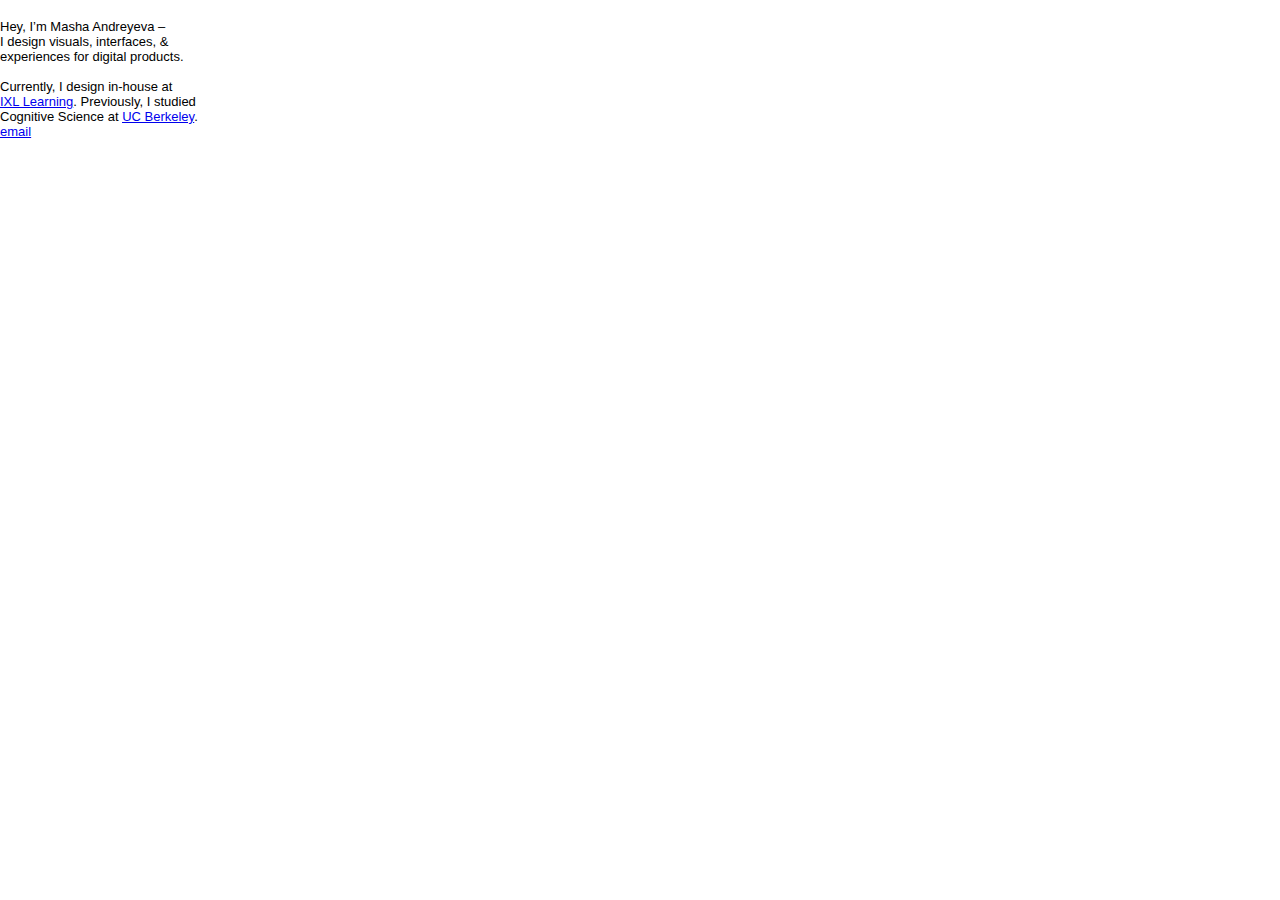
==== index.html @ b3d49338 "Update index.html" ====
<!DOCTYPE html>
<html>
<head>
	<link rel="stylesheet"; type="text/css"; href="style.css"/>
	<link href="https://fonts.googleapis.com/css?family=IBM+Plex+Mono:300,300i,400,400i,500,500i,600,600i,700,700i&display=swap" rel="stylesheet">
	<title>Masha.work</title>
</head>

<body>

	<div id="bg-container"> 
		<div id="blurb-panel"> 
			<svg id="logo" width="32" height="16" viewBox="0 0 35 16" fill="none" xmlns="http://www.w3.org/2000/svg">
				<path class="logo-fill" d="M8 8H12V12H8V8Z" fill="white"/>
				<path class="logo-fill" d="M4 0H0V4V8V12V16H4V12V8H8V4H4V0Z" fill="white"/>
				<path class="logo-fill" d="M16 4H12V8H16V12V16H20V12V8V4V0H16V4Z" fill="white"/>
				<path class="logo-fill" d="M27 0H23V4H27H31V0H27Z" fill="white"/>
				<path class="logo-fill" d="M27 8H23V12H27H31V16H35V12V8V4H31V8H27Z" fill="white"/>
			</svg>
			<div id="blurb-container"> 
				<p class="blurb-text">Hey, I’m <b> Masha Andreyeva </b> – <br> I design visuals, interfaces, &amp <br> experiences for digital products. <br> <br> Currently, I design in-house at <br> <a href="https://www.ixl.com" target="_blank"> IXL Learning</a>. Previously, I studied <br> Cognitive Science at <a href="https://cogsci.berkeley.edu/" target="_blank"><u>UC Berkeley</u></a>. </p>
			</div>
			<div id="links-container"> 
				<p id="email"> <a href ="mailto:andreyeva.masha@gmail.com" target="_blank"><u>email</u></a></p>

			</div>
		</div>
	</div>

<body>
<html>
---- style.css ----
*{
  margin: 0px; 
  padding: 0px;
}

html{
  background: #ffffff;
}

body{ 
  overflow-x: hidden;
  font-family: 'Montserrat', sans-serif;
  font-weight: 200;
  font-size: 13px;

}

/*.fadein {
  
}*/



a.darken {
    display: block;
    background: black;
    padding: 0;
    position:relative
}

/*a.darken img {
    display: block;
    
    -webkit-transition: all 0.5s linear;
       -moz-transition: all 0.5s linear;
        -ms-transition: all 0.5s linear;
         -o-transition: all 0.5s linear;
            transition: all 0.5s linear;*/

            /* -webkit-transition: all 2s linear;
       -moz-transition: all 2s linear;
        -ms-transition: all 2s linear;
         -o-transition: all 2s linear;
            transition: all 2s linear;*/
/*}
*/


a.darken:hover img {
    background-color: black;
    opacity: 0.2;      
}
a.darken span{position:absolute;top:5px;opacity:0;left:10px}
a.darken:hover span{color:#fff;
  opacity: 1;
    -webkit-transition: all 0.5s linear;
       -moz-transition: all 0.5s linear;
        -ms-transition: all 0.5s linear;
         -o-transition: all 0.5s linear;
            transition: all 0.5s linear;
}

/*.overlay {
  background:rgba(0,0,0,.4);
  position: absolute;
  display: none;
}
.fadein{

}*/

.imgtitle { 
  font-family: 'Lato', sans-serif;
  font-weight: 500;
  font-size: 22px;
  color: white;
  margin-left: 5px;
  margin-top: 5px;
}

/*navigation -------------------------------------?*/
.nav { 
  position: fixed;
  z-index: 1000;
  top: 0;
  left: 0;
  width: 220px;
  height: 100%;
  color: white;
  background-color: black;
  transform: translate3d(0px, 0, 0);
  transition: transform 0.6s ease;

}

.active-nav .nav {
  transform: translate3d(-220px, 0, 0);
}

.nav-toggle { 
  display: block;
  position: absolute;
  left: 220px;
  width: 40px;
  height: 40px;
  background-color: transparent;
}

#nav-arrow-img { 
  width: 30px;
  margin-top: 14px;
  margin-left: 5px;
}

.nav .table{
  display: table;
  width: 100%;
  height: 100%;

}

.nav .cell { 
  display: table-cell;
  width: 100%;
  height: 100%;
  vertical-align: middle;

}
/*.nav ul {
  list-style: none;
  t-webkit-transition: opacity 2s ease-in;
  -moz-transition: opacity 2s ease-in;
  -o-transition: opacity 2s ease-in;
  -ms-transition: opacity 2s ease-in;
  transition: opacity 2s ease-in;
  opacity: 0.5;
}*/

.nav ul li a { 
  
  text-decoration: none;
  display: block;
  text-align: right;
  color: white;
  font-family: 'Montserrat', sans-serif;
  font-size: 12px;
  letter-spacing: 2px;
  line-height: 28px;
  margin-right: 40px;

}

.nav ul li a:hover{
  /*color: #ffff85;*/
  color: #f1ffa1;
/*  opacity: 0.8;*/
  transition: color, 0.5s, ease-out;
}

/*.hvr-underline {
  display: inline-block;
  vertical-align: middle;
  -webkit-transform: translateZ(0);
  transform: translateZ(0);
  box-shadow: 0 0 1px rgba(0, 0, 0, 0);
  -webkit-backface-visibility: hidden;
  backface-visibility: hidden;
  -moz-osx-font-smoothing: grayscale;
  position: relative;
  overflow: hidden;
}
.hvr-underline:before {
  content: "";
  position: absolute;
  z-index: -1;
  left: 103px;
  right:100%;
  bottom: 3px;
  background: #FFFFFF;
  height: 2px;
  -webkit-transition-property: right;
  transition-property: right;
  -webkit-transition-duration: 0.5s;
  transition-duration: 0.5s;
  -webkit-transition-timing-function: ease-out;
  transition-timing-function: ease-out;
}
.hvr-underline:hover:before, .hvr-underlinefocus:before, .hvr-underline:active:before {
  right: 0;
}*/

/*.navarrow {
    width: 0;
    height: 0;
    border-top: 6px solid transparent;
    border-bottom: 6px solid transparent;
    border-right: 4px solid white;
    float: right;
    margin-right: 17px;
    display: inline;
    margin-top: 7px;
    -webkit-animation: fadein 2s;
    -moz-animation: fadein 2s;
    -ms-animation: fadein 2s;
    -o-animation: fadein 2s;
    animation: fadein 2s;

  }*/

/*logo--------------------------------------------------------------*/

#logo-container {
  float: right;
  padding: 20px 38px;
}

.masha {
  font-family: 'Montserrat';
  font-size: 24px;
}

#logo {
  width: 90px;
}

#logo:hover {
  opacity: 0.1;
  transition: color, 5s, ease-out;

}



.content { 
  padding-top: 55px;
  padding-left: 220px;
  background-color: #fff; 
  transition: padding 0.6s ease;
}

.active-nav .content { 
  transition: padding 0.6s ease;
  padding: 0;
  /*use 0px if you don't want the content to shift*/
}


/*.active-nav .box { 
  transform: translate3d(0px, 0, 0);
}*/


/*intro content--------------------------------------------------------------*/

.intro {
  /*padding-left: 70px;*/
  text-align: center;
  /*padding-right: 220px;*/
  padding-top: 150px;
  height: 800px;
}

.intro h1 { 
  font-family: 'Montserrat', sans-serif;
  font-size: 28px;
}

#intro { 
  margin-right: 200px;
}

.intro-list { 
    list-style:none;
    font-family: 'Montserrat', sans-serif;
    font-weight: 800;
    font-size: 22px;
    text-align: left;
    color: black;
    width: 705px;
    margin-left:  auto;
    margin-right: auto;
    line-height:  50px;
    margin-top: 25px;
    padding-left: 315px; 
   /* background-color: white;*/


}

/*gallery--------------------------------------------------------------*/

/*.gallery { 
  margin-left: 220px;
}*/
/*.box { 
  width: 33.333%;
  max-width: 600px;
  margin: 0 auto;
  display: inline-block;
  float: left;
}*/

img { 
  width: 100%;
  height: auto;
  display: block;
}
/*
.galleryimg {
  padding: 10px, 10px, 0px, 10px;
}

*/

/* For small devices (e.g. smartphones) */
  .box {
    width: 100%;
    max-width: 600px;
    margin: 0 auto;
    display: inline-block;
    float: left;
  }

/* For medium devices (e.g. tablets) */
@media (min-width: 700px) {
  .box {
    width: 50%;
    max-width: 600px;
    margin: 0 auto;
    display: inline-block;
    float: left;
  }
}


@media (min-width: 1000px) {
  .box {
    width: 33.3333%;
    max-width: 600px;
    margin: 0 auto;
    display: inline-block;
    float: left;
  }
}

.caption { 
    display: none;
    text-align: center;
    margin-top: 50%;
    background-color: none;
    color: white;
    font-size: 22px;
    z-index: 1000;
    position: absolute;
  }

#description { 
    font-family: montserrat;
    font-weight: regular;
    font-size: 10px;
    margin-top: 75%;
    letter-spacing: 3px;
    line-height: 25px;
  }

.captiondash{
  
  border: none;
  width: 10%;
  height: 2px;
  background-color: #fff;
  color: #fff;
  margin-top: 11%;
  z-index: 100;
  position: absolute;
  margin-left: 45%;



}
/*about content--------------------------------------------------------------*/

.aboutimage {
  width: 100%;
  z-index: 0;
}

/*.about {
  padding-left: 500px;
  padding-top: 200px;
  height: 800px;
  position: absolute;
}*/

.about h1 { 
  font-family: 'Montserrat', sans-serif;
  font-size: 28px;
}

.aboutbody { 
    position: block;
    font-family: 'Lato', sans-serif;
    font-size: 16px;
    line-height: 15px;
    /*padding: 50px 300px 0px 300px;*/
  }

#link { 
  /*color: #088eb2;*/
  color: black;
  font-weight: bold;
  text-decoration: none;
  }

#link:hover { 

/*color: #0b7189;*/
 /* opacity: 0.2;
  transition: color, 0.5s, ease-out;*/
  background-color: yellow;

}

/*-----------------------------projects---------------------------------*/

.projectheader { 
  float: right;
  margin-right: 900px;
}

/*add css underline for links*/

/* For large devices (e.g. desktops) */
/*@media (min-width: 760px) {
   {
    max-width: 24%;
  }
}*/
/*.sqimg { 
  width: 400px;
  height: 400px;
}
*/
/*.gallery { 
  margin-top: 55px;
  margin-left: 270px;
  display: block;

}
.thumbnail {
  
  display: inline-block;
  float: left;
  width: 400px;
  height: 400px;
}


.thumbnail img { 
  float: right;
  width: 400px;
  height: 400px;
  padding: 0;
  margin: 0;
}*/
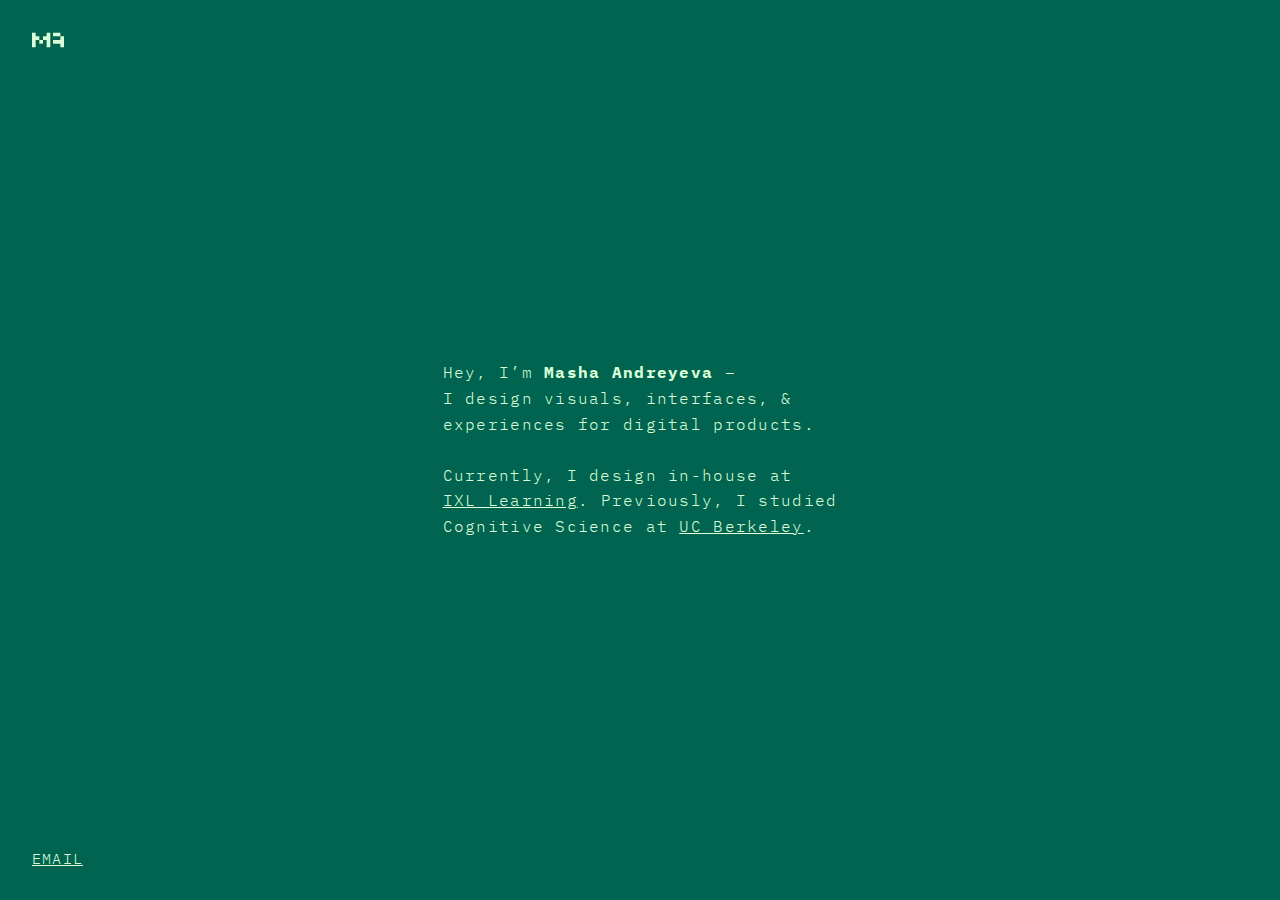
==== commit 9f6ae3af: "added viewport meta tag" ====
--- a/index.html
+++ b/index.html
@@ -1,6 +1,7 @@
 <!DOCTYPE html>
 <html>
 <head>
+	<meta name="viewport" content="width=device-width, initial-scale=1.0">
 	<link rel="stylesheet"; type="text/css"; href="style.css"/>
 	<link href="https://fonts.googleapis.com/css?family=IBM+Plex+Mono:300,300i,400,400i,500,500i,600,600i,700,700i&display=swap" rel="stylesheet">
 	<title>Masha.work</title>
--- a/style.css
+++ b/style.css
@@ -1,467 +1,77 @@
-
-
 *{
-  margin: 0px; 
-  padding: 0px;
+	margin: 0px;
 }
 
-html{
-  background: #ffffff;
+/*global styles*/
+
+b{ 
+	font-weight: 700;
 }
 
-body{ 
-  overflow-x: hidden;
-  font-family: 'Montserrat', sans-serif;
-  font-weight: 200;
-  font-size: 13px;
-
+a{
+	color: #DCFFD7;
 }
 
-/*.fadein {
-  
-}*/
+/* panels */ 
 
-
-
-a.darken {
-    display: block;
-    background: black;
-    padding: 0;
-    position:relative
-}
-
-/*a.darken img {
-    display: block;
-    
-    -webkit-transition: all 0.5s linear;
-       -moz-transition: all 0.5s linear;
-        -ms-transition: all 0.5s linear;
-         -o-transition: all 0.5s linear;
-            transition: all 0.5s linear;*/
-
-            /* -webkit-transition: all 2s linear;
-       -moz-transition: all 2s linear;
-        -ms-transition: all 2s linear;
-         -o-transition: all 2s linear;
-            transition: all 2s linear;*/
-/*}
-*/
-
-
-a.darken:hover img {
-    background-color: black;
-    opacity: 0.2;      
-}
-a.darken span{position:absolute;top:5px;opacity:0;left:10px}
-a.darken:hover span{color:#fff;
-  opacity: 1;
-    -webkit-transition: all 0.5s linear;
-       -moz-transition: all 0.5s linear;
-        -ms-transition: all 0.5s linear;
-         -o-transition: all 0.5s linear;
-            transition: all 0.5s linear;
-}
-
-/*.overlay {
-  background:rgba(0,0,0,.4);
-  position: absolute;
-  display: none;
-}
-.fadein{
-
-}*/
-
-.imgtitle { 
-  font-family: 'Lato', sans-serif;
-  font-weight: 500;
-  font-size: 22px;
-  color: white;
-  margin-left: 5px;
-  margin-top: 5px;
-}
-
-/*navigation -------------------------------------?*/
-.nav { 
-  position: fixed;
-  z-index: 1000;
-  top: 0;
-  left: 0;
-  width: 220px;
-  height: 100%;
-  color: white;
-  background-color: black;
-  transform: translate3d(0px, 0, 0);
-  transition: transform 0.6s ease;
-
-}
-
-.active-nav .nav {
-  transform: translate3d(-220px, 0, 0);
-}
-
-.nav-toggle { 
-  display: block;
-  position: absolute;
-  left: 220px;
-  width: 40px;
-  height: 40px;
-  background-color: transparent;
-}
-
-#nav-arrow-img { 
-  width: 30px;
-  margin-top: 14px;
-  margin-left: 5px;
-}
-
-.nav .table{
-  display: table;
-  width: 100%;
-  height: 100%;
-
-}
-
-.nav .cell { 
-  display: table-cell;
-  width: 100%;
-  height: 100%;
-  vertical-align: middle;
-
-}
-/*.nav ul {
-  list-style: none;
-  t-webkit-transition: opacity 2s ease-in;
-  -moz-transition: opacity 2s ease-in;
-  -o-transition: opacity 2s ease-in;
-  -ms-transition: opacity 2s ease-in;
-  transition: opacity 2s ease-in;
-  opacity: 0.5;
-}*/
-
-.nav ul li a { 
-  
-  text-decoration: none;
-  display: block;
-  text-align: right;
-  color: white;
-  font-family: 'Montserrat', sans-serif;
-  font-size: 12px;
-  letter-spacing: 2px;
-  line-height: 28px;
-  margin-right: 40px;
-
-}
-
-.nav ul li a:hover{
-  /*color: #ffff85;*/
-  color: #f1ffa1;
-/*  opacity: 0.8;*/
-  transition: color, 0.5s, ease-out;
-}
-
-/*.hvr-underline {
-  display: inline-block;
-  vertical-align: middle;
-  -webkit-transform: translateZ(0);
-  transform: translateZ(0);
-  box-shadow: 0 0 1px rgba(0, 0, 0, 0);
-  -webkit-backface-visibility: hidden;
-  backface-visibility: hidden;
-  -moz-osx-font-smoothing: grayscale;
-  position: relative;
-  overflow: hidden;
-}
-.hvr-underline:before {
-  content: "";
-  position: absolute;
-  z-index: -1;
-  left: 103px;
-  right:100%;
-  bottom: 3px;
-  background: #FFFFFF;
-  height: 2px;
-  -webkit-transition-property: right;
-  transition-property: right;
-  -webkit-transition-duration: 0.5s;
-  transition-duration: 0.5s;
-  -webkit-transition-timing-function: ease-out;
-  transition-timing-function: ease-out;
-}
-.hvr-underline:hover:before, .hvr-underlinefocus:before, .hvr-underline:active:before {
-  right: 0;
-}*/
-
-/*.navarrow {
-    width: 0;
-    height: 0;
-    border-top: 6px solid transparent;
-    border-bottom: 6px solid transparent;
-    border-right: 4px solid white;
-    float: right;
-    margin-right: 17px;
-    display: inline;
-    margin-top: 7px;
-    -webkit-animation: fadein 2s;
-    -moz-animation: fadein 2s;
-    -ms-animation: fadein 2s;
-    -o-animation: fadein 2s;
-    animation: fadein 2s;
-
-  }*/
-
-/*logo--------------------------------------------------------------*/
-
-#logo-container {
-  float: right;
-  padding: 20px 38px;
-}
-
-.masha {
-  font-family: 'Montserrat';
-  font-size: 24px;
-}
-
-#logo {
-  width: 90px;
-}
-
-#logo:hover {
-  opacity: 0.1;
-  transition: color, 5s, ease-out;
+#blurb-panel {
+	width: 100%;
+	height: 100%;
+	z-index: 1;
+	background-color: #006450;
+	position: absolute;
+	left: 0px;
 
 }
 
 
+/*blurb panel content*/
 
-.content { 
-  padding-top: 55px;
-  padding-left: 220px;
-  background-color: #fff; 
-  transition: padding 0.6s ease;
+#logo{
+	margin: 0;
+	padding: 32px;
+	width: 32px;
+	position: absolute;
 }
 
-.active-nav .content { 
-  transition: padding 0.6s ease;
-  padding: 0;
-  /*use 0px if you don't want the content to shift*/
+.logo-fill{
+	fill: #DCFFD7;
 }
 
 
-/*.active-nav .box { 
-  transform: translate3d(0px, 0, 0);
-}*/
-
-
-/*intro content--------------------------------------------------------------*/
-
-.intro {
-  /*padding-left: 70px;*/
-  text-align: center;
-  /*padding-right: 220px;*/
-  padding-top: 150px;
-  height: 800px;
-}
-
-.intro h1 { 
-  font-family: 'Montserrat', sans-serif;
-  font-size: 28px;
-}
-
-#intro { 
-  margin-right: 200px;
-}
-
-.intro-list { 
-    list-style:none;
-    font-family: 'Montserrat', sans-serif;
-    font-weight: 800;
-    font-size: 22px;
-    text-align: left;
-    color: black;
-    width: 705px;
-    margin-left:  auto;
-    margin-right: auto;
-    line-height:  50px;
-    margin-top: 25px;
-    padding-left: 315px; 
-   /* background-color: white;*/
-
-
-}
-
-/*gallery--------------------------------------------------------------*/
-
-/*.gallery { 
-  margin-left: 220px;
-}*/
-/*.box { 
-  width: 33.333%;
-  max-width: 600px;
-  margin: 0 auto;
-  display: inline-block;
-  float: left;
-}*/
-
-img { 
-  width: 100%;
-  height: auto;
-  display: block;
-}
-/*
-.galleryimg {
-  padding: 10px, 10px, 0px, 10px;
-}
-
-*/
-
-/* For small devices (e.g. smartphones) */
-  .box {
-    width: 100%;
-    max-width: 600px;
-    margin: 0 auto;
-    display: inline-block;
-    float: left;
-  }
-
-/* For medium devices (e.g. tablets) */
-@media (min-width: 700px) {
-  .box {
-    width: 50%;
-    max-width: 600px;
-    margin: 0 auto;
-    display: inline-block;
-    float: left;
-  }
+#blurb-container{
+	width: 100%;
+	height: inherit;
+	display: flex;
+	justify-content: center;
+  	align-items: center; 
 }
 
 
-@media (min-width: 1000px) {
-  .box {
-    width: 33.3333%;
-    max-width: 600px;
-    margin: 0 auto;
-    display: inline-block;
-    float: left;
-  }
+.blurb-text{
+	color: #DCFFD7;
+	font-size: 16px;
+	font-family: 'IBM Plex Mono', monospace;
+	font-weight: 300;
+	letter-spacing: .08em;
+	line-height: 160%;
 }
 
-.caption { 
-    display: none;
-    text-align: center;
-    margin-top: 50%;
-    background-color: none;
-    color: white;
-    font-size: 22px;
-    z-index: 1000;
-    position: absolute;
-  }
-
-#description { 
-    font-family: montserrat;
-    font-weight: regular;
-    font-size: 10px;
-    margin-top: 75%;
-    letter-spacing: 3px;
-    line-height: 25px;
-  }
-
-.captiondash{
-  
-  border: none;
-  width: 10%;
-  height: 2px;
-  background-color: #fff;
-  color: #fff;
-  margin-top: 11%;
-  z-index: 100;
-  position: absolute;
-  margin-left: 45%;
-
-
-
-}
-/*about content--------------------------------------------------------------*/
-
-.aboutimage {
-  width: 100%;
-  z-index: 0;
+#links-container{
+	left: 32px;
+	bottom: 32px;
+	position: absolute;
 }
 
-/*.about {
-  padding-left: 500px;
-  padding-top: 200px;
-  height: 800px;
-  position: absolute;
-}*/
-
-.about h1 { 
-  font-family: 'Montserrat', sans-serif;
-  font-size: 28px;
-}
-
-.aboutbody { 
-    position: block;
-    font-family: 'Lato', sans-serif;
-    font-size: 16px;
-    line-height: 15px;
-    /*padding: 50px 300px 0px 300px;*/
-  }
-
-#link { 
-  /*color: #088eb2;*/
-  color: black;
-  font-weight: bold;
-  text-decoration: none;
-  }
-
-#link:hover { 
-
-/*color: #0b7189;*/
- /* opacity: 0.2;
-  transition: color, 0.5s, ease-out;*/
-  background-color: yellow;
-
-}
-
-/*-----------------------------projects---------------------------------*/
-
-.projectheader { 
-  float: right;
-  margin-right: 900px;
-}
-
-/*add css underline for links*/
-
-/* For large devices (e.g. desktops) */
-/*@media (min-width: 760px) {
-   {
-    max-width: 24%;
-  }
-}*/
-/*.sqimg { 
-  width: 400px;
-  height: 400px;
-}
-*/
-/*.gallery { 
-  margin-top: 55px;
-  margin-left: 270px;
-  display: block;
-
-}
-.thumbnail {
-  
-  display: inline-block;
-  float: left;
-  width: 400px;
-  height: 400px;
+#email{
+	color: #DCFFD7;
+	font-size: 15px;
+	font-family: 'IBM Plex Mono', monospace;
+	font-weight: 300;
+	letter-spacing: .08em;
+	text-transform: uppercase;
+/*	padding: 32px;*/
+	/*background-color: #9EEDB7; */
 }
 
 
-.thumbnail img { 
-  float: right;
-  width: 400px;
-  height: 400px;
-  padding: 0;
-  margin: 0;
-}*/
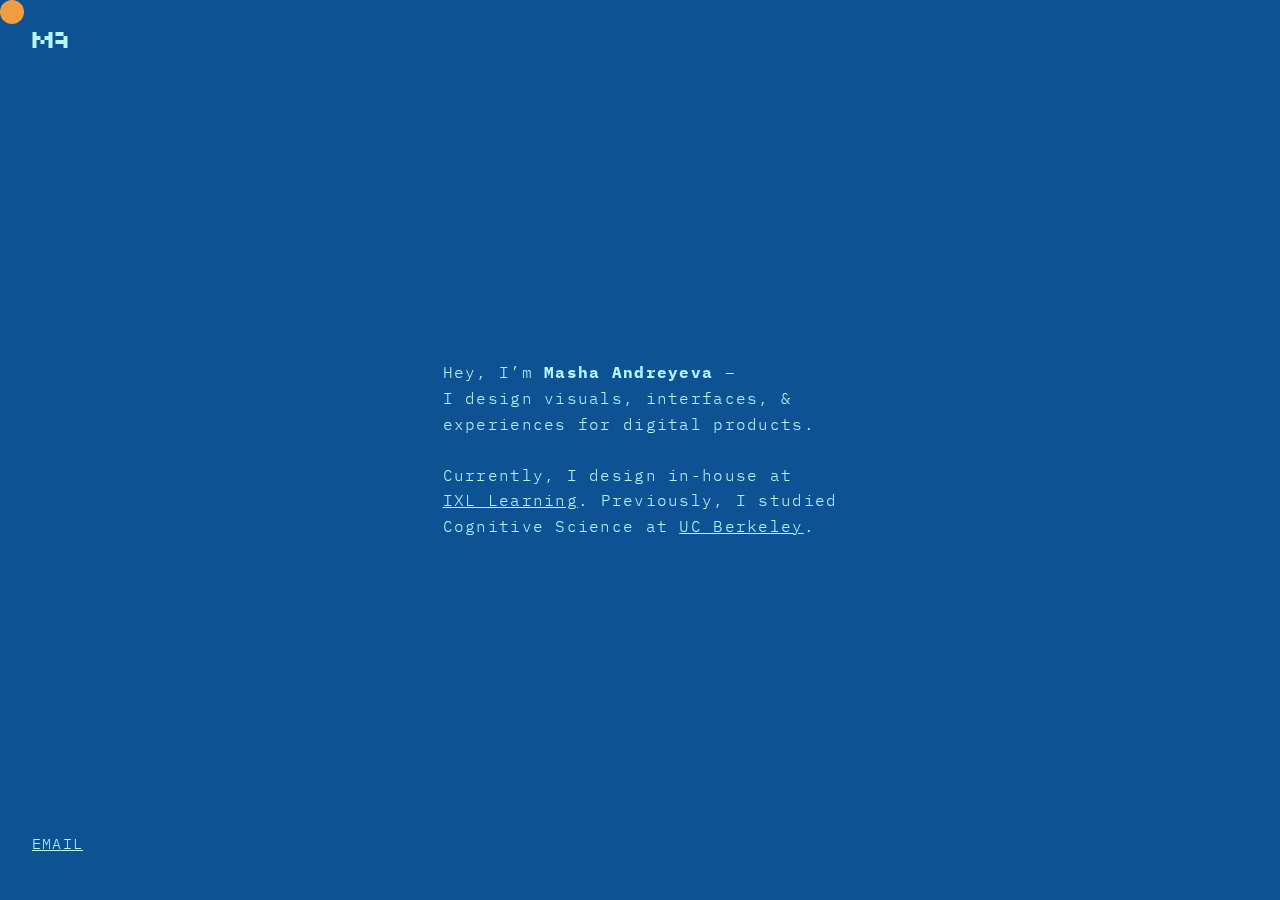
==== commit 4ce9d903: "Update index.html" ====
--- a/index.html
+++ b/index.html
@@ -11,7 +11,15 @@
 
 	<div id="bg-container"> 
 		<div id="blurb-panel"> 
-			<svg id="logo" width="32" height="16" viewBox="0 0 35 16" fill="none" xmlns="http://www.w3.org/2000/svg">
+			<div class="cursor"></div>
+				<script>
+					const cursor = document.querySelector('.cursor');
+					
+					document.addEventListener('mousemove', e => {
+						cursor.setAttribute("style", "top: "+(e.pageY - 12) +"px; left: " + (e.pageX - 12)+"px;")
+					})
+				</script>
+			<svg id="logo" width="36" height="16" viewBox="0 0 35 16" fill="none" xmlns="http://www.w3.org/2000/svg">
 				<path class="logo-fill" d="M8 8H12V12H8V8Z" fill="white"/>
 				<path class="logo-fill" d="M4 0H0V4V8V12V16H4V12V8H8V4H4V0Z" fill="white"/>
 				<path class="logo-fill" d="M16 4H12V8H16V12V16H20V12V8V4V0H16V4Z" fill="white"/>
@@ -28,5 +36,5 @@
 		</div>
 	</div>
 
-<body>
-<html>
+</body>
+</html>
--- a/style.css
+++ b/style.css
@@ -1,6 +1,22 @@
-*{
-	margin: 0px;
+body{
+	margin: 0;
+	height: 100vh;
+	/*cursor: url("assets/cursor_dot.svg"), default;*/
+	cursor: none;
+
 }
+
+.cursor{
+	width: 24px;
+	height: 24px;
+	border-radius: 50%;
+	background-color: #FFEFD6;
+	mix-blend-mode: difference;
+	position: absolute;
+	z-index: 10000;
+	pointer-events: none;
+}
+
 
 /*global styles*/
 
@@ -9,7 +25,7 @@
 }
 
 a{
-	color: #DCFFD7;
+	color: #B8F5FF;
 }
 
 /* panels */ 
@@ -18,7 +34,7 @@
 	width: 100%;
 	height: 100%;
 	z-index: 1;
-	background-color: #006450;
+	background-color: #0D5293;
 	position: absolute;
 	left: 0px;
 
@@ -30,12 +46,12 @@
 #logo{
 	margin: 0;
 	padding: 32px;
-	width: 32px;
+	width: 36px;
 	position: absolute;
 }
 
 .logo-fill{
-	fill: #DCFFD7;
+	fill: #B8F5FF;
 }
 
 
@@ -49,12 +65,37 @@
 
 
 .blurb-text{
-	color: #DCFFD7;
+	color: #B8F5FF;
 	font-size: 16px;
 	font-family: 'IBM Plex Mono', monospace;
 	font-weight: 300;
 	letter-spacing: .08em;
 	line-height: 160%;
+}
+
+@media only screen and (max-width: 400px) {
+	#blurb-container{
+		margin-left: 4px;
+		height: inherit;
+		display: flex;
+		align-items: center; 
+	}
+	.blurb-text{
+		color: #DCFFD7;
+		font-size: 14px;
+		font-family: 'IBM Plex Mono', monospace;
+		font-weight: 300;
+		letter-spacing: .08em;
+		line-height: 160%;
+	}
+	#email{
+		color: #DCFFD7;
+		font-size: 12px;
+		font-family: 'IBM Plex Mono', monospace;
+		font-weight: 300;
+		letter-spacing: .08em;
+		text-transform: uppercase;
+	}
 }
 
 #links-container{
@@ -64,7 +105,7 @@
 }
 
 #email{
-	color: #DCFFD7;
+	color: #B8F5FF;
 	font-size: 15px;
 	font-family: 'IBM Plex Mono', monospace;
 	font-weight: 300;
@@ -73,5 +114,3 @@
 /*	padding: 32px;*/
 	/*background-color: #9EEDB7; */
 }
-
-
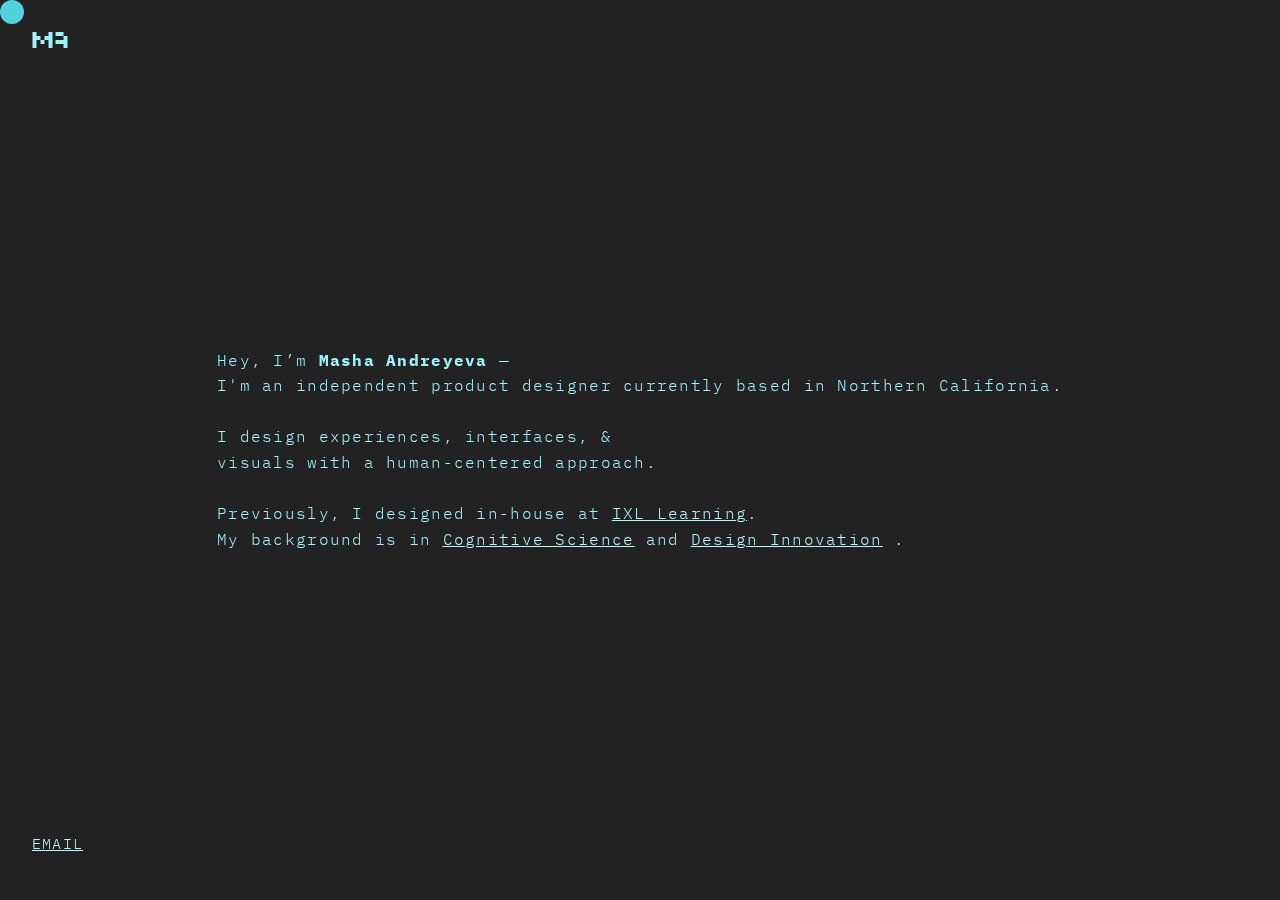
==== commit 5347ff03: "Update index.html" ====
--- a/index.html
+++ b/index.html
@@ -27,7 +27,7 @@
 				<path class="logo-fill" d="M27 8H23V12H27H31V16H35V12V8V4H31V8H27Z" fill="white"/>
 			</svg>
 			<div id="blurb-container"> 
-				<p class="blurb-text">Hey, I’m <b> Masha Andreyeva </b> – <br> I design visuals, interfaces, &amp <br> experiences for digital products. <br> <br> Currently, I design in-house at <br> <a href="https://www.ixl.com" target="_blank"> IXL Learning</a>. Previously, I studied <br> Cognitive Science at <a href="https://cogsci.berkeley.edu/" target="_blank"><u>UC Berkeley</u></a>. </p>
+				<p class="blurb-text">Hey, I’m <b> Masha Andreyeva </b> — <br> I'm an independent product designer currently based in Northern California. <br><br> I design experiences, interfaces, &amp <br> visuals with a human-centered approach. <br>  <br> Previously, I designed in-house at <a href="https://www.ixl.com" target="_blank"> IXL Learning</a>. <br> My background is in <a href="https://cogsci.berkeley.edu/" target="_blank"><u>Cognitive Science</u></a> and <a href="https://jacobsinstitute.berkeley.edu/" target="_blank"><u>Design Innovation</u></a> . </p>
 			</div>
 			<div id="links-container"> 
 				<p id="email"> <a href ="mailto:andreyeva.masha@gmail.com" target="_blank"><u>email</u></a></p>
--- a/style.css
+++ b/style.css
@@ -10,7 +10,7 @@
 	width: 24px;
 	height: 24px;
 	border-radius: 50%;
-	background-color: #FFEFD6;
+	background-color: #72F3FF;
 	mix-blend-mode: difference;
 	position: absolute;
 	z-index: 10000;
@@ -34,7 +34,7 @@
 	width: 100%;
 	height: 100%;
 	z-index: 1;
-	background-color: #0D5293;
+	background-color: #222222;
 	position: absolute;
 	left: 0px;
 
@@ -51,7 +51,7 @@
 }
 
 .logo-fill{
-	fill: #B8F5FF;
+	fill: #A1F2FF;
 }
 
 
@@ -65,7 +65,7 @@
 
 
 .blurb-text{
-	color: #B8F5FF;
+	color: #A1F2FF;
 	font-size: 16px;
 	font-family: 'IBM Plex Mono', monospace;
 	font-weight: 300;
@@ -105,7 +105,7 @@
 }
 
 #email{
-	color: #B8F5FF;
+	color: #A1F2FF;
 	font-size: 15px;
 	font-family: 'IBM Plex Mono', monospace;
 	font-weight: 300;
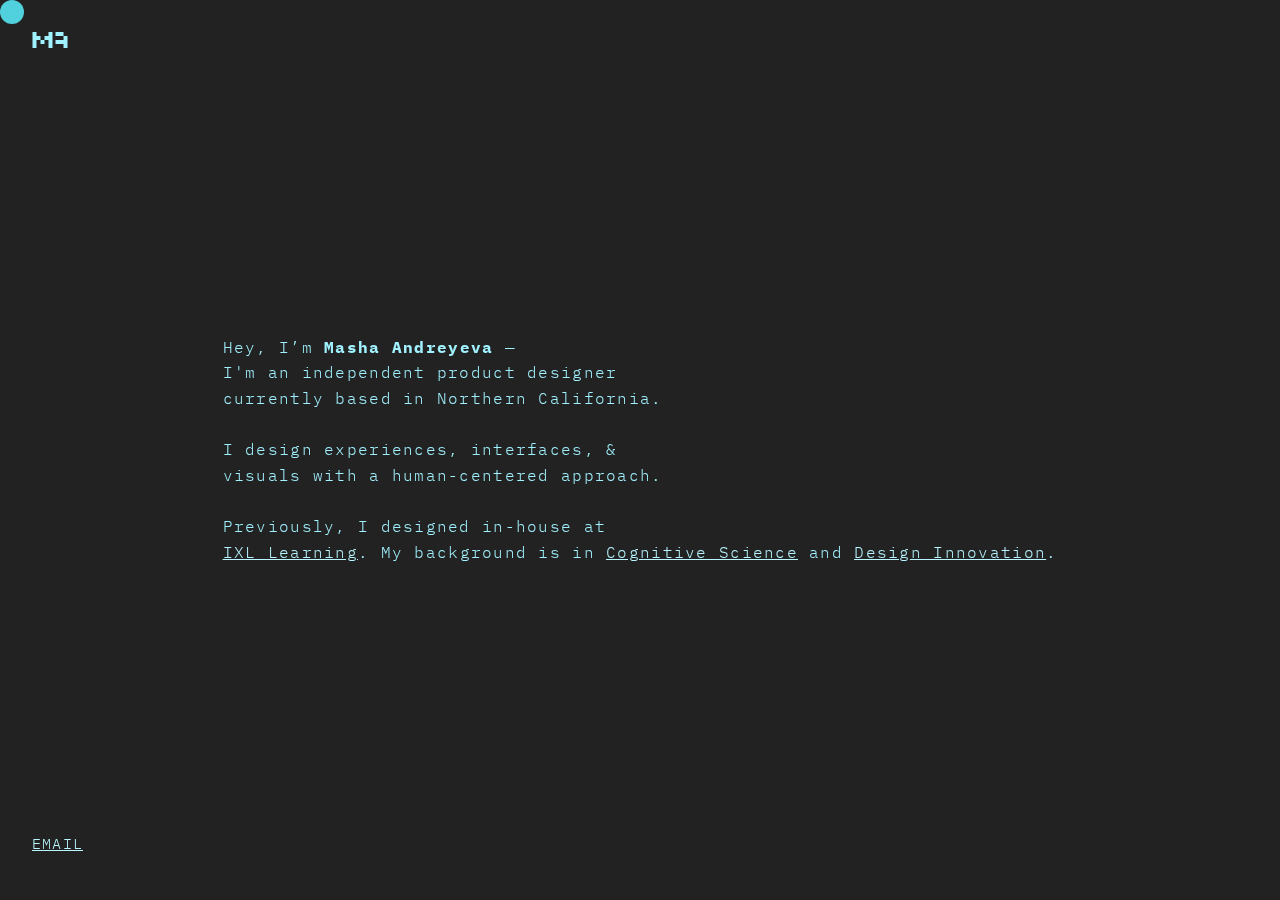
==== commit 8e6d808a: "Update index.html" ====
--- a/index.html
+++ b/index.html
@@ -27,7 +27,7 @@
 				<path class="logo-fill" d="M27 8H23V12H27H31V16H35V12V8V4H31V8H27Z" fill="white"/>
 			</svg>
 			<div id="blurb-container"> 
-				<p class="blurb-text">Hey, I’m <b> Masha Andreyeva </b> — <br> I'm an independent product designer currently based in Northern California. <br><br> I design experiences, interfaces, &amp <br> visuals with a human-centered approach. <br>  <br> Previously, I designed in-house at <a href="https://www.ixl.com" target="_blank"> IXL Learning</a>. <br> My background is in <a href="https://cogsci.berkeley.edu/" target="_blank"><u>Cognitive Science</u></a> and <a href="https://jacobsinstitute.berkeley.edu/" target="_blank"><u>Design Innovation</u></a> . </p>
+				<p class="blurb-text">Hey, I’m <b> Masha Andreyeva </b> — <br> I'm an independent product designer <br> currently based in Northern California. <br><br> I design experiences, interfaces, &amp <br> visuals with a human-centered approach. <br>  <br> Previously, I designed in-house at <br><a href="https://www.ixl.com" target="_blank"> IXL Learning</a>. My background is in <a href="https://cogsci.berkeley.edu/" target="_blank"><u>Cognitive Science</u></a> and <a href="https://jacobsinstitute.berkeley.edu/" target="_blank"><u>Design Innovation</u></a>. </p>
 			</div>
 			<div id="links-container"> 
 				<p id="email"> <a href ="mailto:andreyeva.masha@gmail.com" target="_blank"><u>email</u></a></p>
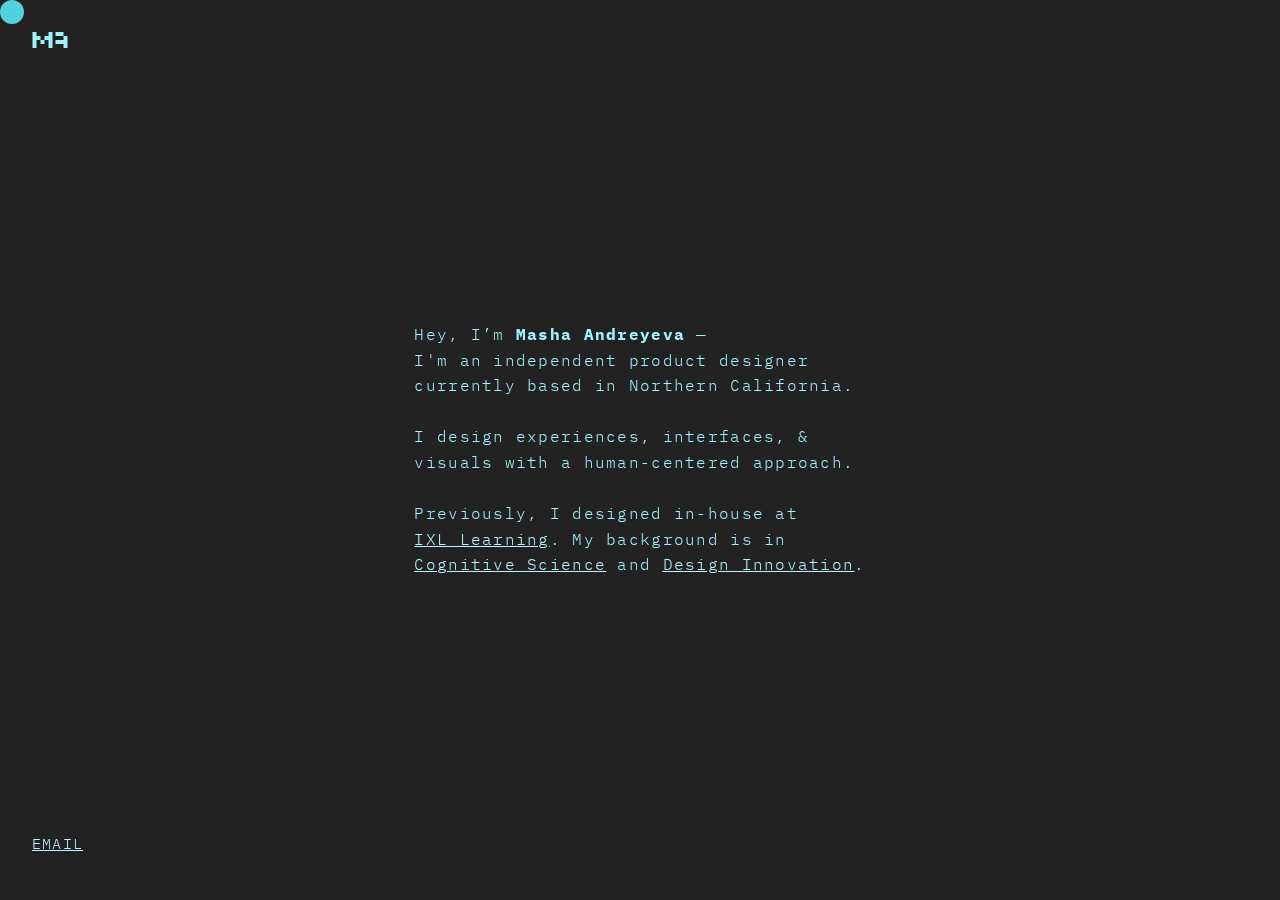
==== commit 69fef586: "Update index.html" ====
--- a/index.html
+++ b/index.html
@@ -27,7 +27,7 @@
 				<path class="logo-fill" d="M27 8H23V12H27H31V16H35V12V8V4H31V8H27Z" fill="white"/>
 			</svg>
 			<div id="blurb-container"> 
-				<p class="blurb-text">Hey, I’m <b> Masha Andreyeva </b> — <br> I'm an independent product designer <br> currently based in Northern California. <br><br> I design experiences, interfaces, &amp <br> visuals with a human-centered approach. <br>  <br> Previously, I designed in-house at <br><a href="https://www.ixl.com" target="_blank"> IXL Learning</a>. My background is in <a href="https://cogsci.berkeley.edu/" target="_blank"><u>Cognitive Science</u></a> and <a href="https://jacobsinstitute.berkeley.edu/" target="_blank"><u>Design Innovation</u></a>. </p>
+				<p class="blurb-text">Hey, I’m <b> Masha Andreyeva </b> — <br> I'm an independent product designer <br> currently based in Northern California. <br><br> I design experiences, interfaces, &amp <br> visuals with a human-centered approach. <br>  <br> Previously, I designed in-house at <br><a href="https://www.ixl.com" target="_blank"> IXL Learning</a>. My background is in <br> <a href="https://cogsci.berkeley.edu/" target="_blank"><u>Cognitive Science</u></a> and <a href="https://jacobsinstitute.berkeley.edu/" target="_blank"><u>Design Innovation</u></a>. </p>
 			</div>
 			<div id="links-container"> 
 				<p id="email"> <a href ="mailto:andreyeva.masha@gmail.com" target="_blank"><u>email</u></a></p>
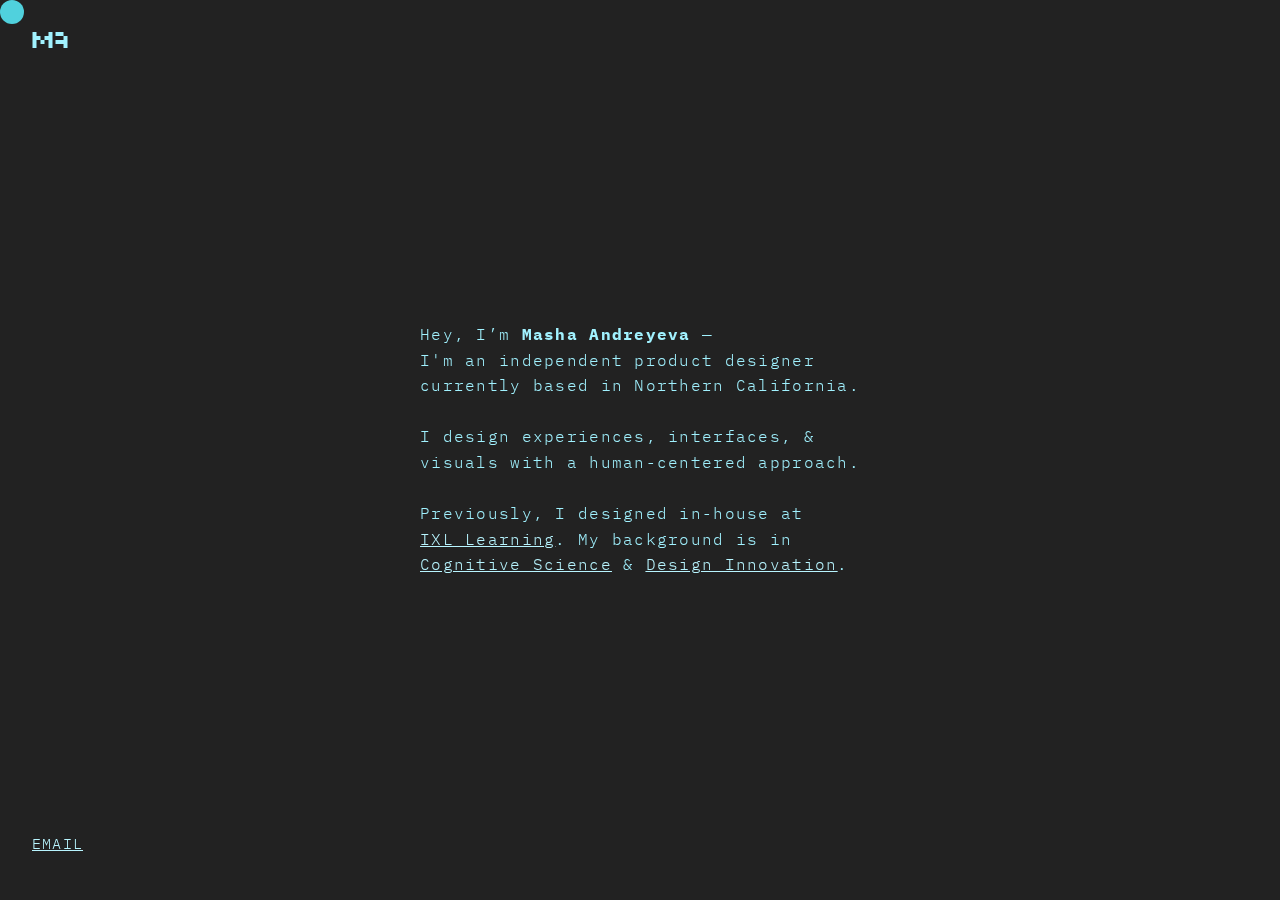
==== commit 5102db8b: "Update index.html" ====
--- a/index.html
+++ b/index.html
@@ -27,7 +27,7 @@
 				<path class="logo-fill" d="M27 8H23V12H27H31V16H35V12V8V4H31V8H27Z" fill="white"/>
 			</svg>
 			<div id="blurb-container"> 
-				<p class="blurb-text">Hey, I’m <b> Masha Andreyeva </b> — <br> I'm an independent product designer <br> currently based in Northern California. <br><br> I design experiences, interfaces, &amp <br> visuals with a human-centered approach. <br>  <br> Previously, I designed in-house at <br><a href="https://www.ixl.com" target="_blank"> IXL Learning</a>. My background is in <br> <a href="https://cogsci.berkeley.edu/" target="_blank"><u>Cognitive Science</u></a> and <a href="https://jacobsinstitute.berkeley.edu/" target="_blank"><u>Design Innovation</u></a>. </p>
+				<p class="blurb-text">Hey, I’m <b> Masha Andreyeva </b> — <br> I'm an independent product designer <br> currently based in Northern California. <br><br> I design experiences, interfaces, &amp <br> visuals with a human-centered approach. <br>  <br> Previously, I designed in-house at <br><a href="https://www.ixl.com" target="_blank"> IXL Learning</a>. My background is in <br> <a href="https://cogsci.berkeley.edu/" target="_blank"><u>Cognitive Science</u></a> &amp <a href="https://jacobsinstitute.berkeley.edu/" target="_blank"><u>Design Innovation</u></a>. </p>
 			</div>
 			<div id="links-container"> 
 				<p id="email"> <a href ="mailto:andreyeva.masha@gmail.com" target="_blank"><u>email</u></a></p>
